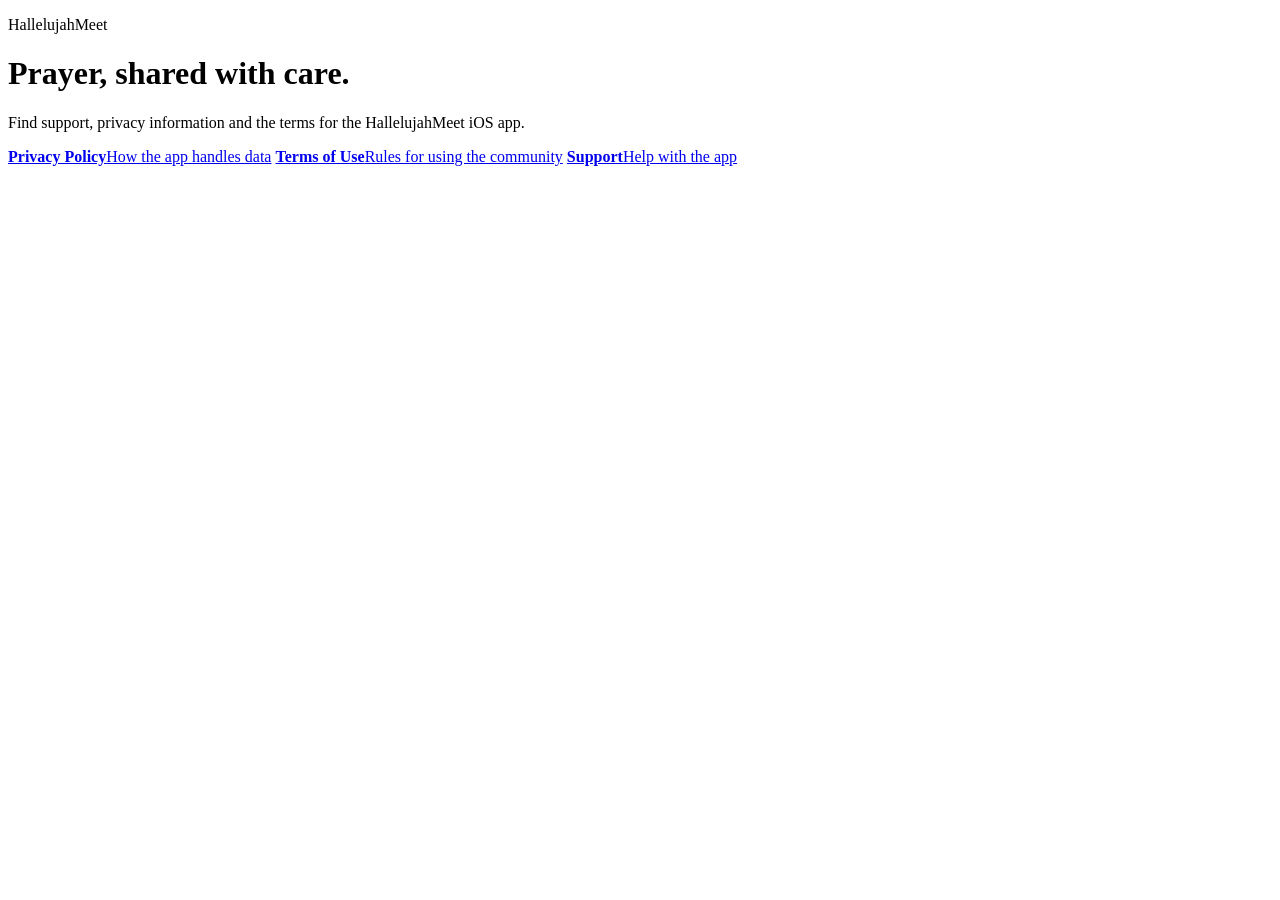
==== index.html @ b68ce733 "Create index.html" ====
<!doctype html>
<html lang="en">
<head>
  <meta charset="utf-8">
  <meta name="viewport" content="width=device-width, initial-scale=1">
  <title>HallelujahMeet – Support and Privacy</title>
  <meta name="description" content="Support and privacy information for the HallelujahMeet app.">
  <link rel="stylesheet" href="style.css">
</head>
<body>
  <main>
    <p class="eyebrow">HallelujahMeet</p>
    <h1>Prayer, shared with care.</h1>
    <p>Find support, privacy information and the terms for the HallelujahMeet iOS app.</p>
    <nav aria-label="Legal and support">
      <a class="card" href="privacy.html"><strong>Privacy Policy</strong><span>How the app handles data</span></a>
      <a class="card" href="terms.html"><strong>Terms of Use</strong><span>Rules for using the community</span></a>
      <a class="card" href="support.html"><strong>Support</strong><span>Help with the app</span></a>
    </nav>
  </main>
</body>
</html>
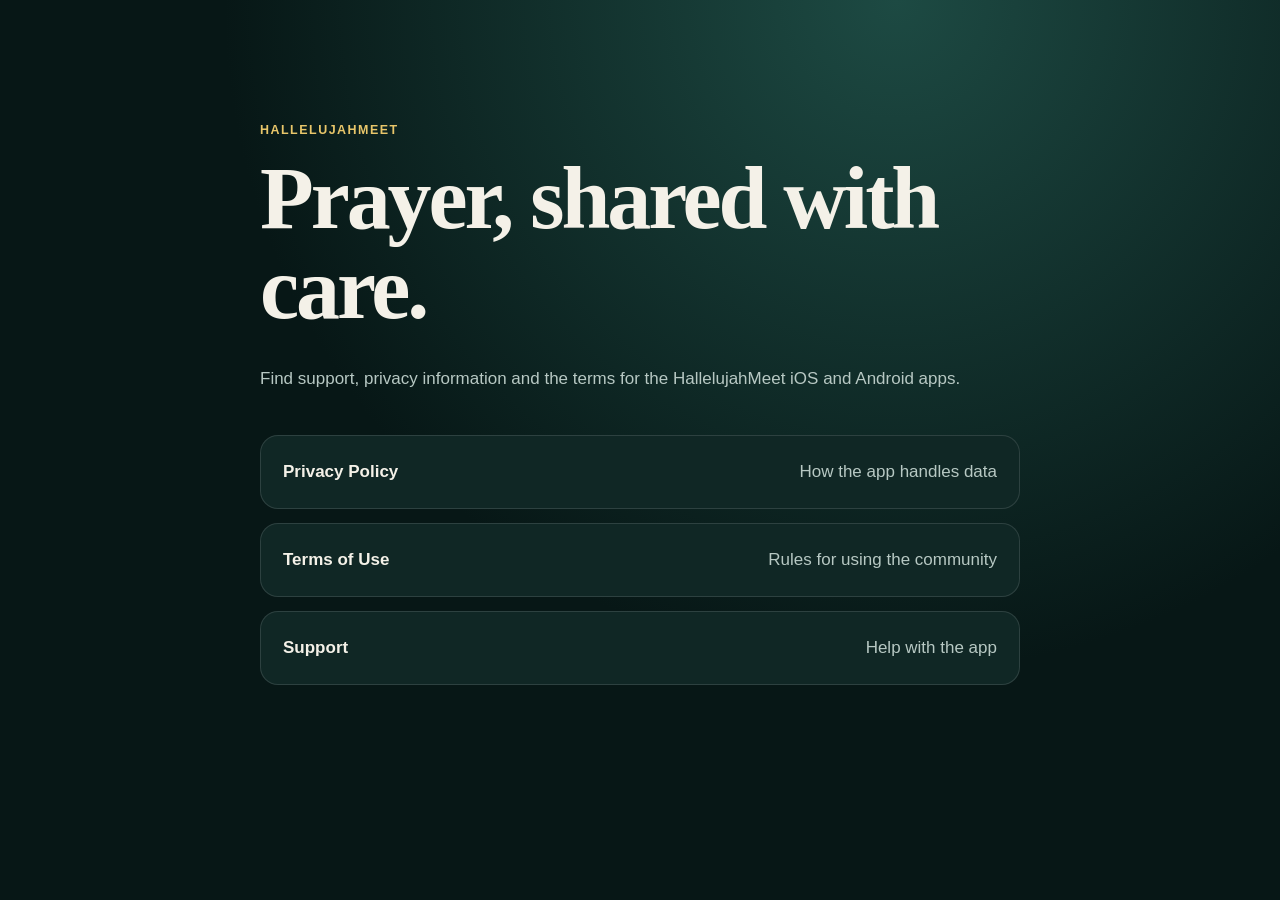
==== commit ae2307c2: "Mention Android on legal homepage" ====
--- a/index.html
+++ b/index.html
@@ -11,7 +11,7 @@
   <main>
     <p class="eyebrow">HallelujahMeet</p>
     <h1>Prayer, shared with care.</h1>
-    <p>Find support, privacy information and the terms for the HallelujahMeet iOS app.</p>
+    <p>Find support, privacy information and the terms for the HallelujahMeet iOS and Android apps.</p>
     <nav aria-label="Legal and support">
       <a class="card" href="privacy.html"><strong>Privacy Policy</strong><span>How the app handles data</span></a>
       <a class="card" href="terms.html"><strong>Terms of Use</strong><span>Rules for using the community</span></a>
--- a/style.css
+++ b/style.css
@@ -0,0 +1,32 @@
+:root {
+  color-scheme: dark;
+  --bg: #071716;
+  --panel: #102725;
+  --text: #f4f1e8;
+  --muted: #b7c8c3;
+  --accent: #e8c66a;
+  --line: rgba(255,255,255,.12);
+}
+* { box-sizing: border-box; }
+body {
+  margin: 0;
+  min-height: 100vh;
+  font: 17px/1.65 ui-sans-serif, -apple-system, BlinkMacSystemFont, "Segoe UI", sans-serif;
+  color: var(--text);
+  background: radial-gradient(circle at 70% 0%, #1d4a43 0, var(--bg) 42rem);
+}
+main { width: min(760px, calc(100% - 40px)); margin: 0 auto; padding: 12vh 0 10vh; }
+.document { padding-top: 54px; }
+h1 { max-width: 680px; margin: .15em 0 .35em; font: 700 clamp(2.4rem, 9vw, 5.5rem)/1.02 ui-serif, Georgia, serif; letter-spacing: -.035em; }
+.document h1 { font-size: clamp(2.3rem, 7vw, 4.4rem); }
+h2 { margin: 2.1em 0 .35em; font: 650 1.35rem/1.25 ui-serif, Georgia, serif; }
+p { color: var(--muted); }
+a { color: var(--accent); }
+.eyebrow, .updated { color: var(--accent); text-transform: uppercase; letter-spacing: .12em; font-size: .78rem; font-weight: 700; }
+nav { display: grid; gap: 14px; margin-top: 42px; }
+.card { display: flex; justify-content: space-between; gap: 20px; padding: 22px; border: 1px solid var(--line); border-radius: 18px; background: var(--panel); text-decoration: none; }
+.card strong { color: var(--text); }
+.card span { color: var(--muted); text-align: right; }
+.back { text-decoration: none; }
+code { color: var(--text); }
+@media (max-width: 520px) { .card { flex-direction: column; } .card span { text-align: left; } }
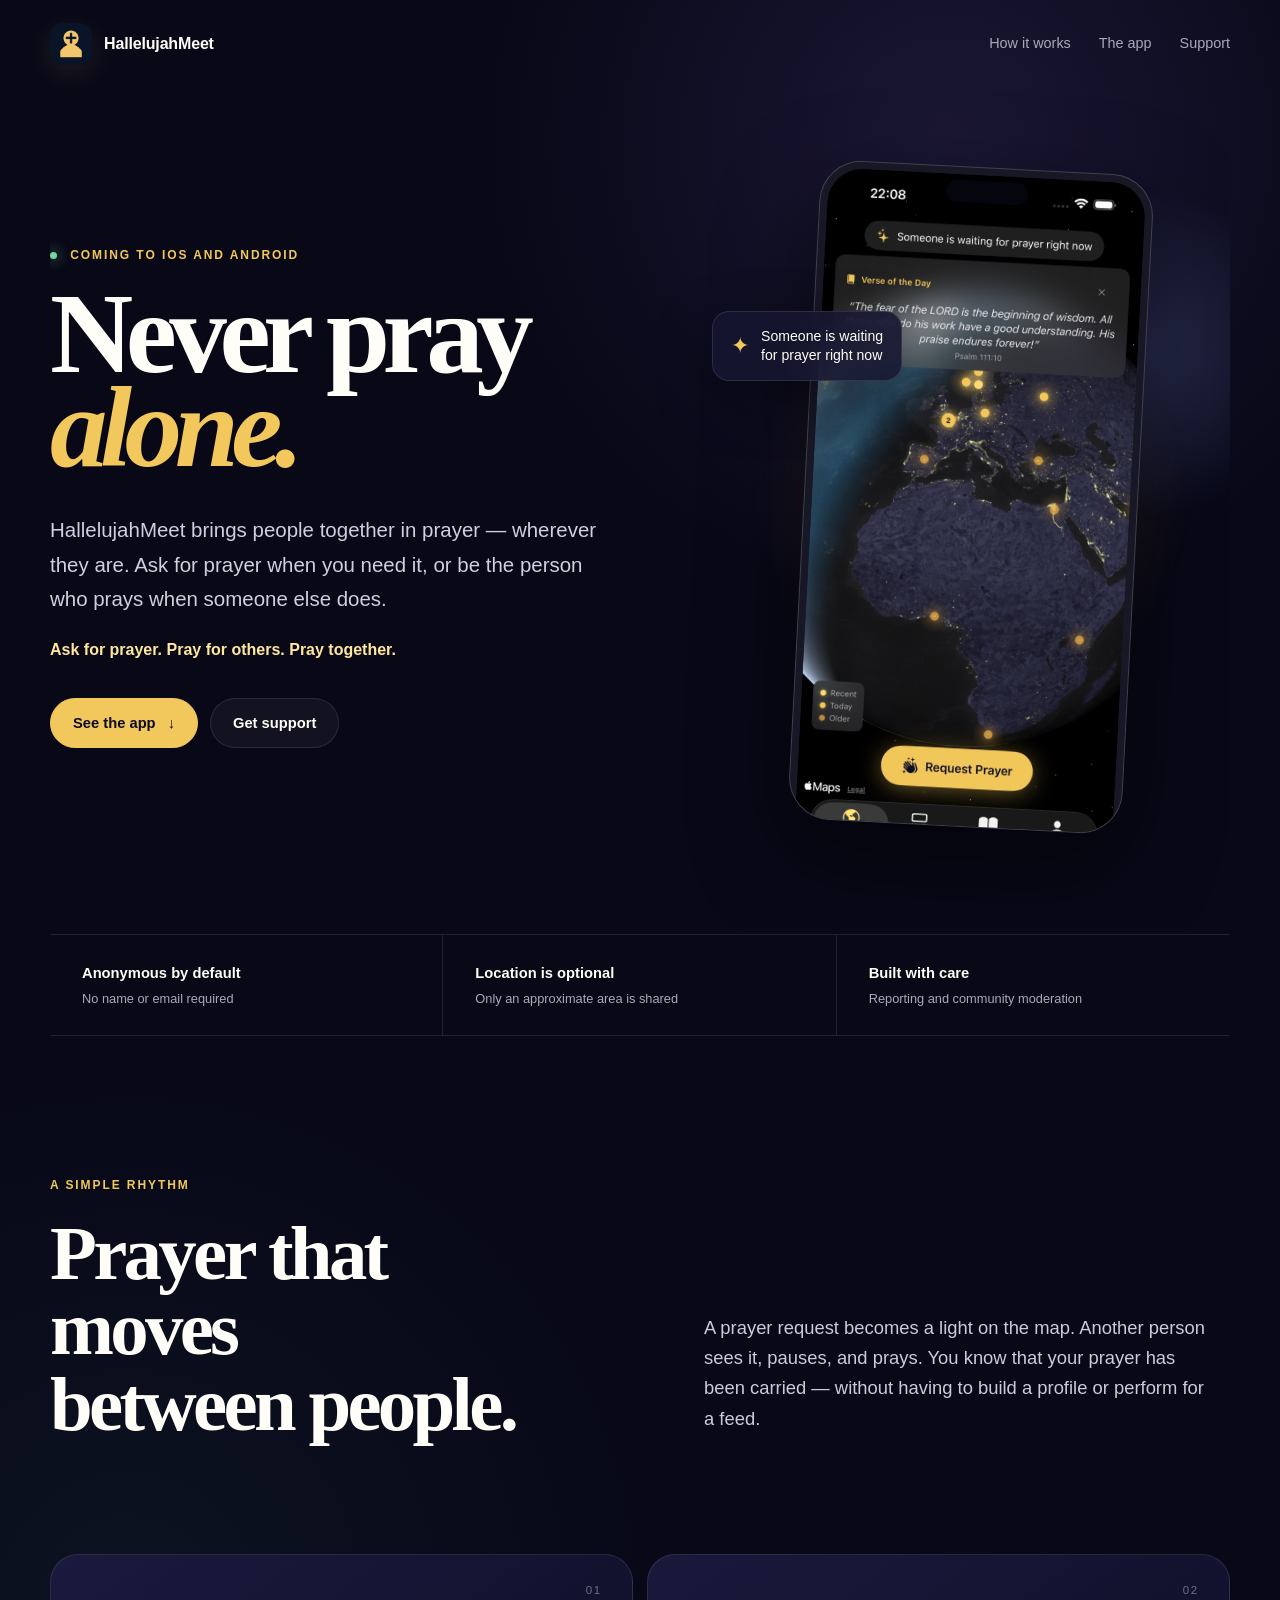
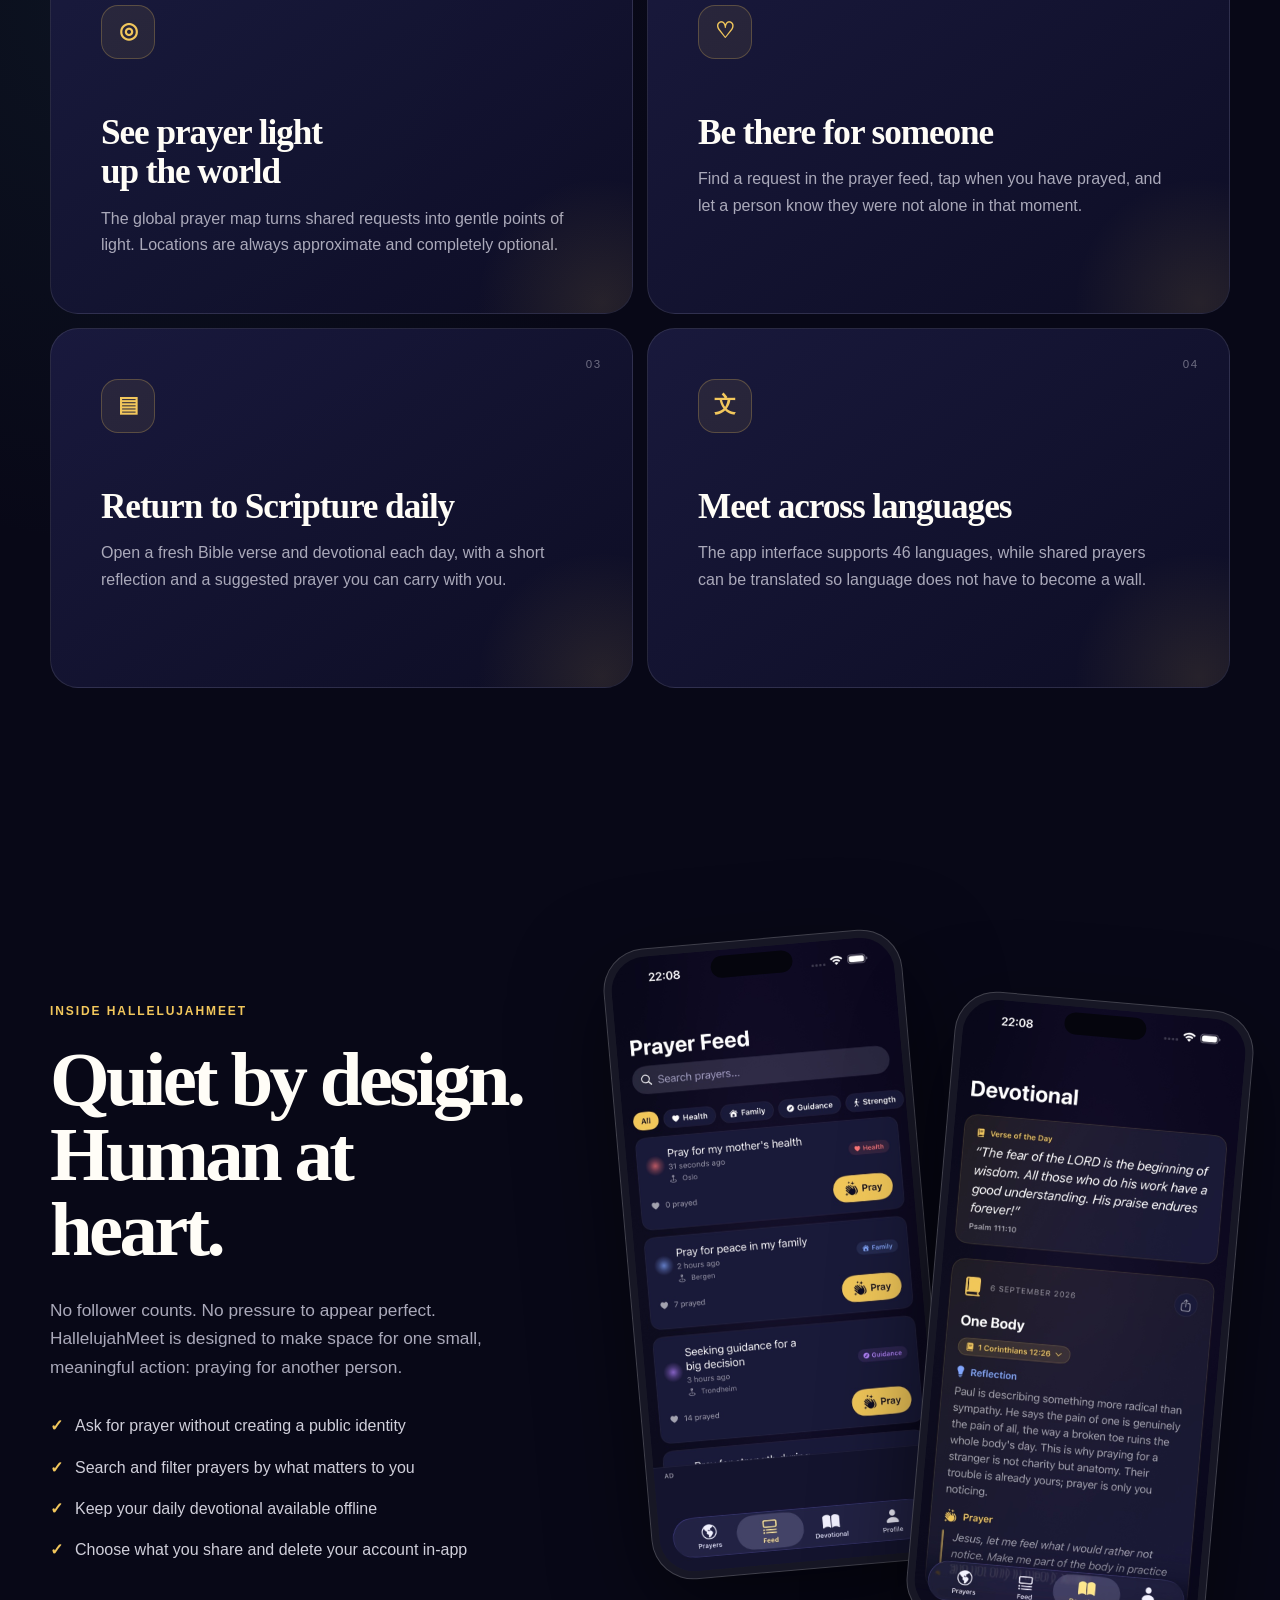
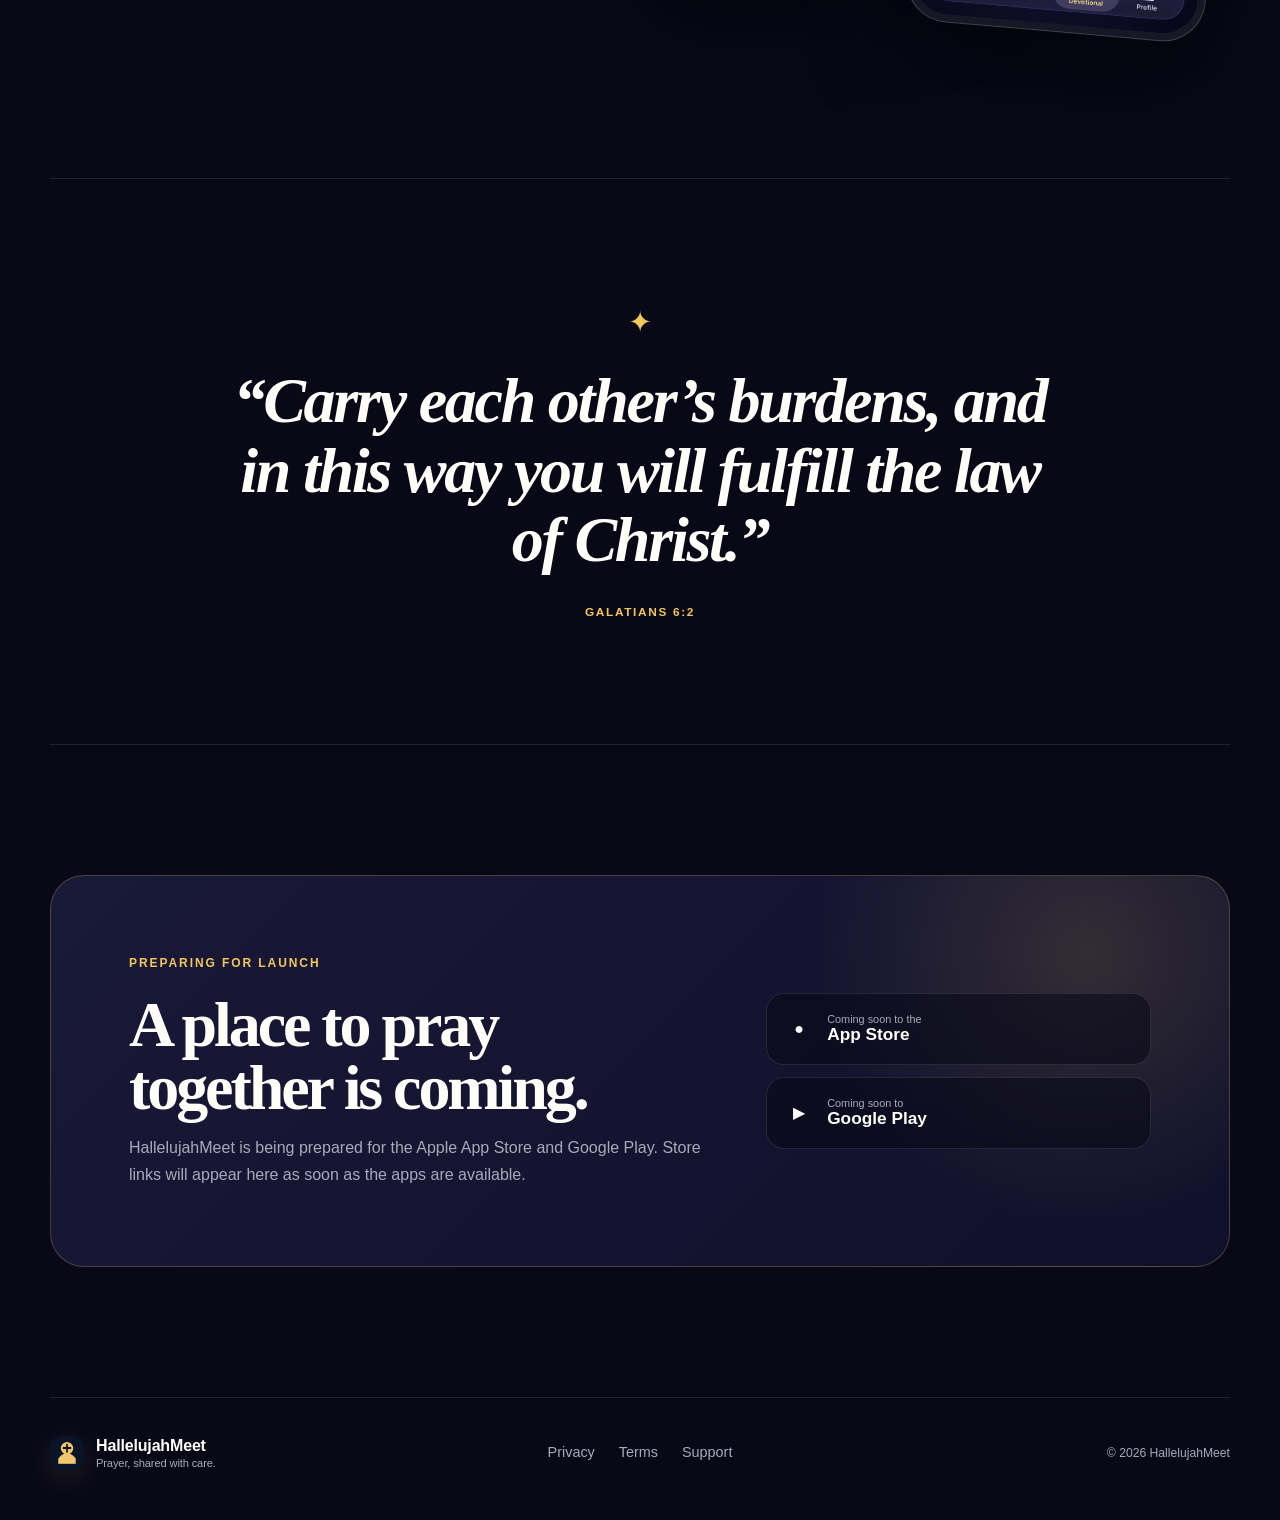
==== commit 50105360: "Launch the HallelujahMeet app website" ====
--- a/index.html
+++ b/index.html
@@ -3,20 +3,158 @@
 <head>
   <meta charset="utf-8">
   <meta name="viewport" content="width=device-width, initial-scale=1">
-  <title>HallelujahMeet – Support and Privacy</title>
-  <meta name="description" content="Support and privacy information for the HallelujahMeet app.">
+  <meta name="theme-color" content="#0d0d26">
+  <meta name="description" content="HallelujahMeet connects people in prayer. Ask for prayer, pray for others around the world, and find a new devotional and Bible verse each day.">
+  <meta property="og:title" content="HallelujahMeet — Never pray alone">
+  <meta property="og:description" content="A quiet global community for shared prayer, daily Scripture and devotionals.">
+  <meta property="og:type" content="website">
+  <meta property="og:url" content="https://mortenthodegaard-ops.github.io/hallelujahmeet-legal/">
+  <meta property="og:image" content="https://mortenthodegaard-ops.github.io/hallelujahmeet-legal/assets/social-preview.png">
+  <meta property="og:image:width" content="1024">
+  <meta property="og:image:height" content="500">
+  <meta name="twitter:card" content="summary_large_image">
+  <title>HallelujahMeet — Never pray alone</title>
+  <link rel="canonical" href="https://mortenthodegaard-ops.github.io/hallelujahmeet-legal/">
+  <link rel="icon" href="assets/app-icon.png">
   <link rel="stylesheet" href="style.css">
 </head>
 <body>
-  <main>
-    <p class="eyebrow">HallelujahMeet</p>
-    <h1>Prayer, shared with care.</h1>
-    <p>Find support, privacy information and the terms for the HallelujahMeet iOS and Android apps.</p>
+  <a class="skip-link" href="#main">Skip to content</a>
+
+  <header class="site-header">
+    <a class="brand" href="#top" aria-label="HallelujahMeet home">
+      <img src="assets/app-icon.png" alt="" width="42" height="42">
+      <span>HallelujahMeet</span>
+    </a>
+    <nav class="header-nav" aria-label="Main navigation">
+      <a href="#how-it-works">How it works</a>
+      <a href="#inside-the-app">The app</a>
+      <a href="support.html">Support</a>
+    </nav>
+  </header>
+
+  <main id="main">
+    <section class="hero" id="top">
+      <div class="hero-copy">
+        <p class="eyebrow"><span class="status-dot"></span> Coming to iOS and Android</p>
+        <h1>Never pray<br><em>alone.</em></h1>
+        <p class="hero-lead">HallelujahMeet brings people together in prayer — wherever they are. Ask for prayer when you need it, or be the person who prays when someone else does.</p>
+        <p class="hero-rhythm">Ask for prayer. Pray for others. Pray together.</p>
+        <div class="hero-actions">
+          <a class="button button-primary" href="#inside-the-app">See the app <span aria-hidden="true">↓</span></a>
+          <a class="button button-secondary" href="support.html">Get support</a>
+        </div>
+      </div>
+
+      <div class="hero-visual" aria-label="Preview of the HallelujahMeet prayer map">
+        <div class="orb orb-one"></div>
+        <div class="orb orb-two"></div>
+        <div class="phone phone-hero">
+          <img src="assets/prayer-map.jpg" alt="HallelujahMeet prayer map showing prayer lights around the world" width="720" height="1564" decoding="async" fetchpriority="high">
+        </div>
+        <div class="floating-note">
+          <span class="spark" aria-hidden="true">✦</span>
+          <span>Someone is waiting<br>for prayer right now</span>
+        </div>
+      </div>
+    </section>
+
+    <section class="principles" aria-label="What matters in HallelujahMeet">
+      <div><strong>Anonymous by default</strong><span>No name or email required</span></div>
+      <div><strong>Location is optional</strong><span>Only an approximate area is shared</span></div>
+      <div><strong>Built with care</strong><span>Reporting and community moderation</span></div>
+    </section>
+
+    <section class="section intro" id="how-it-works">
+      <div class="section-heading">
+        <p class="eyebrow">A simple rhythm</p>
+        <h2>Prayer that moves<br>between people.</h2>
+      </div>
+      <div class="intro-copy">
+        <p>A prayer request becomes a light on the map. Another person sees it, pauses, and prays. You know that your prayer has been carried — without having to build a profile or perform for a feed.</p>
+      </div>
+    </section>
+
+    <section class="feature-grid" aria-label="App features">
+      <article class="feature-card">
+        <span class="feature-number">01</span>
+        <div class="feature-icon" aria-hidden="true">◎</div>
+        <h3>See prayer light up the world</h3>
+        <p>The global prayer map turns shared requests into gentle points of light. Locations are always approximate and completely optional.</p>
+      </article>
+      <article class="feature-card">
+        <span class="feature-number">02</span>
+        <div class="feature-icon" aria-hidden="true">♡</div>
+        <h3>Be there for someone</h3>
+        <p>Find a request in the prayer feed, tap when you have prayed, and let a person know they were not alone in that moment.</p>
+      </article>
+      <article class="feature-card">
+        <span class="feature-number">03</span>
+        <div class="feature-icon" aria-hidden="true">▤</div>
+        <h3>Return to Scripture daily</h3>
+        <p>Open a fresh Bible verse and devotional each day, with a short reflection and a suggested prayer you can carry with you.</p>
+      </article>
+      <article class="feature-card">
+        <span class="feature-number">04</span>
+        <div class="feature-icon" aria-hidden="true">文</div>
+        <h3>Meet across languages</h3>
+        <p>The app interface supports 46 languages, while shared prayers can be translated so language does not have to become a wall.</p>
+      </article>
+    </section>
+
+    <section class="section app-showcase" id="inside-the-app">
+      <div class="showcase-copy">
+        <p class="eyebrow">Inside HallelujahMeet</p>
+        <h2>Quiet by design.<br>Human at heart.</h2>
+        <p>No follower counts. No pressure to appear perfect. HallelujahMeet is designed to make space for one small, meaningful action: praying for another person.</p>
+        <ul class="check-list">
+          <li><span>✓</span> Ask for prayer without creating a public identity</li>
+          <li><span>✓</span> Search and filter prayers by what matters to you</li>
+          <li><span>✓</span> Keep your daily devotional available offline</li>
+          <li><span>✓</span> Choose what you share and delete your account in-app</li>
+        </ul>
+      </div>
+
+      <div class="phones" aria-label="Screenshots from HallelujahMeet">
+        <figure class="phone phone-left">
+          <img src="assets/prayer-feed.jpg" alt="Prayer feed with requests from people who need prayer" loading="lazy" width="720" height="1564" decoding="async">
+        </figure>
+        <figure class="phone phone-right">
+          <img src="assets/daily-devotional.jpg" alt="Daily devotional with Scripture, reflection and prayer" loading="lazy" width="720" height="1564" decoding="async">
+        </figure>
+      </div>
+    </section>
+
+    <section class="promise">
+      <div class="promise-mark" aria-hidden="true">✦</div>
+      <blockquote>“Carry each other’s burdens, and in this way you will fulfill the law of Christ.”</blockquote>
+      <cite>Galatians 6:2</cite>
+    </section>
+
+    <section class="launch-card">
+      <div>
+        <p class="eyebrow">Preparing for launch</p>
+        <h2>A place to pray together is coming.</h2>
+        <p>HallelujahMeet is being prepared for the Apple App Store and Google Play. Store links will appear here as soon as the apps are available.</p>
+      </div>
+      <div class="store-status" aria-label="Launch platforms">
+        <div class="store-pill"><span aria-hidden="true">●</span><div><small>Coming soon to the</small><strong>App Store</strong></div></div>
+        <div class="store-pill"><span aria-hidden="true">▶</span><div><small>Coming soon to</small><strong>Google Play</strong></div></div>
+      </div>
+    </section>
+  </main>
+
+  <footer class="site-footer">
+    <div class="footer-brand">
+      <img src="assets/app-icon.png" alt="" width="34" height="34">
+      <span><strong>HallelujahMeet</strong><small>Prayer, shared with care.</small></span>
+    </div>
     <nav aria-label="Legal and support">
-      <a class="card" href="privacy.html"><strong>Privacy Policy</strong><span>How the app handles data</span></a>
-      <a class="card" href="terms.html"><strong>Terms of Use</strong><span>Rules for using the community</span></a>
-      <a class="card" href="support.html"><strong>Support</strong><span>Help with the app</span></a>
+      <a href="privacy.html">Privacy</a>
+      <a href="terms.html">Terms</a>
+      <a href="support.html">Support</a>
     </nav>
-  </main>
+    <p>© 2026 HallelujahMeet</p>
+  </footer>
 </body>
 </html>
--- a/style.css
+++ b/style.css
@@ -1,32 +1,528 @@
 :root {
   color-scheme: dark;
-  --bg: #071716;
-  --panel: #102725;
-  --text: #f4f1e8;
-  --muted: #b7c8c3;
-  --accent: #e8c66a;
-  --line: rgba(255,255,255,.12);
-}
+  --bg: #080817;
+  --bg-soft: #0d0d26;
+  --panel: #141431;
+  --panel-light: #1a1a3e;
+  --text: #fffdf7;
+  --muted: #aaa9ba;
+  --gold: #f2c75c;
+  --gold-soft: #ffe7a0;
+  --blue: #8da6ff;
+  --green: #74d69a;
+  --line: rgba(255, 255, 255, .1);
+  --serif: Georgia, "Times New Roman", serif;
+  --sans: Inter, ui-sans-serif, -apple-system, BlinkMacSystemFont, "Segoe UI", sans-serif;
+}
+
 * { box-sizing: border-box; }
+html { scroll-behavior: smooth; }
 body {
   margin: 0;
-  min-height: 100vh;
-  font: 17px/1.65 ui-sans-serif, -apple-system, BlinkMacSystemFont, "Segoe UI", sans-serif;
+  min-width: 320px;
+  overflow-x: clip;
   color: var(--text);
-  background: radial-gradient(circle at 70% 0%, #1d4a43 0, var(--bg) 42rem);
-}
-main { width: min(760px, calc(100% - 40px)); margin: 0 auto; padding: 12vh 0 10vh; }
-.document { padding-top: 54px; }
-h1 { max-width: 680px; margin: .15em 0 .35em; font: 700 clamp(2.4rem, 9vw, 5.5rem)/1.02 ui-serif, Georgia, serif; letter-spacing: -.035em; }
-.document h1 { font-size: clamp(2.3rem, 7vw, 4.4rem); }
-h2 { margin: 2.1em 0 .35em; font: 650 1.35rem/1.25 ui-serif, Georgia, serif; }
+  background:
+    radial-gradient(circle at 74% 3%, rgba(82, 67, 138, .25), transparent 29rem),
+    radial-gradient(circle at 10% 34%, rgba(42, 94, 100, .13), transparent 34rem),
+    var(--bg);
+  font: 16px/1.65 var(--sans);
+  -webkit-font-smoothing: antialiased;
+}
+
+img { max-width: 100%; }
+a { color: inherit; }
 p { color: var(--muted); }
-a { color: var(--accent); }
-.eyebrow, .updated { color: var(--accent); text-transform: uppercase; letter-spacing: .12em; font-size: .78rem; font-weight: 700; }
-nav { display: grid; gap: 14px; margin-top: 42px; }
-.card { display: flex; justify-content: space-between; gap: 20px; padding: 22px; border: 1px solid var(--line); border-radius: 18px; background: var(--panel); text-decoration: none; }
-.card strong { color: var(--text); }
-.card span { color: var(--muted); text-align: right; }
-.back { text-decoration: none; }
-code { color: var(--text); }
-@media (max-width: 520px) { .card { flex-direction: column; } .card span { text-align: left; } }
+
+.skip-link {
+  position: fixed;
+  z-index: 100;
+  top: 10px;
+  left: 10px;
+  padding: 10px 14px;
+  color: var(--bg);
+  background: var(--gold);
+  border-radius: 10px;
+  transform: translateY(-150%);
+}
+.skip-link:focus { transform: translateY(0); }
+
+.site-header {
+  width: min(1180px, calc(100% - 40px));
+  height: 88px;
+  margin: 0 auto;
+  display: flex;
+  align-items: center;
+  justify-content: space-between;
+}
+.brand,
+.footer-brand {
+  display: inline-flex;
+  align-items: center;
+  gap: 12px;
+  text-decoration: none;
+  font-weight: 760;
+  letter-spacing: -.01em;
+}
+.brand img,
+.footer-brand img {
+  border-radius: 12px;
+  box-shadow: 0 8px 30px rgba(242, 199, 92, .12);
+}
+.header-nav {
+  display: flex;
+  align-items: center;
+  gap: 28px;
+}
+.header-nav a,
+.site-footer nav a {
+  color: var(--muted);
+  text-decoration: none;
+  font-size: .9rem;
+  transition: color .2s ease;
+}
+.header-nav a:hover,
+.site-footer nav a:hover { color: var(--text); }
+
+main:not(.document) {
+  width: min(1180px, calc(100% - 40px));
+  margin: 0 auto;
+}
+
+.hero {
+  min-height: min(840px, calc(100vh - 88px));
+  display: grid;
+  grid-template-columns: minmax(0, 1.05fr) minmax(360px, .95fr);
+  gap: clamp(42px, 7vw, 110px);
+  align-items: center;
+  padding: 64px 0 92px;
+  overflow: hidden;
+}
+.hero-copy { position: relative; z-index: 2; }
+.eyebrow,
+.updated {
+  margin: 0 0 20px;
+  color: var(--gold);
+  text-transform: uppercase;
+  letter-spacing: .16em;
+  font-size: .75rem;
+  font-weight: 800;
+}
+.status-dot {
+  display: inline-block;
+  width: 7px;
+  height: 7px;
+  margin-right: 8px;
+  border-radius: 50%;
+  background: var(--green);
+  box-shadow: 0 0 14px var(--green);
+}
+h1,
+h2,
+h3 { text-wrap: balance; }
+h1 {
+  margin: 0;
+  font: 700 clamp(4.4rem, 9vw, 8rem)/.82 var(--serif);
+  letter-spacing: -.065em;
+}
+h1 em {
+  color: var(--gold);
+  font-weight: inherit;
+}
+.hero-lead {
+  max-width: 620px;
+  margin: 38px 0 0;
+  color: #d0cfda;
+  font-size: clamp(1.05rem, 2vw, 1.28rem);
+  line-height: 1.7;
+}
+.hero-rhythm {
+  margin: 20px 0 0;
+  color: var(--gold-soft);
+  font-weight: 700;
+}
+.hero-actions {
+  display: flex;
+  flex-wrap: wrap;
+  gap: 12px;
+  margin-top: 34px;
+}
+.button {
+  min-height: 50px;
+  display: inline-flex;
+  align-items: center;
+  justify-content: center;
+  gap: 12px;
+  padding: 12px 22px;
+  border: 1px solid var(--line);
+  border-radius: 999px;
+  text-decoration: none;
+  font-size: .92rem;
+  font-weight: 760;
+  transition: transform .2s ease, background .2s ease, border-color .2s ease;
+}
+.button:hover { transform: translateY(-2px); }
+.button-primary {
+  color: #0b0b1d;
+  background: var(--gold);
+  border-color: var(--gold);
+}
+.button-secondary { background: rgba(255, 255, 255, .045); }
+
+.hero-visual {
+  position: relative;
+  height: 690px;
+  display: grid;
+  place-items: center;
+}
+.orb {
+  position: absolute;
+  border-radius: 50%;
+  filter: blur(2px);
+  pointer-events: none;
+}
+.orb-one {
+  width: 460px;
+  height: 460px;
+  background: radial-gradient(circle, rgba(242, 199, 92, .18), transparent 68%);
+  animation: breathe 6s ease-in-out infinite;
+}
+.orb-two {
+  top: 3%;
+  right: -18%;
+  width: 360px;
+  height: 360px;
+  background: radial-gradient(circle, rgba(141, 166, 255, .2), transparent 66%);
+}
+.phone {
+  position: relative;
+  overflow: hidden;
+  margin: 0;
+  padding: 7px;
+  border: 1px solid rgba(255, 255, 255, .18);
+  border-radius: 42px;
+  background: #171725;
+  box-shadow: 0 32px 90px rgba(0, 0, 0, .52);
+}
+.phone::before {
+  content: "";
+  position: absolute;
+  z-index: 2;
+  top: 13px;
+  left: 50%;
+  width: 82px;
+  height: 22px;
+  border-radius: 999px;
+  background: #05050d;
+  transform: translateX(-50%);
+}
+.phone img {
+  display: block;
+  width: 100%;
+  height: auto;
+  border-radius: 35px;
+}
+.phone-hero {
+  width: 334px;
+  max-height: 660px;
+  transform: rotate(3deg);
+}
+.floating-note {
+  position: absolute;
+  z-index: 3;
+  left: 0;
+  top: 23%;
+  display: flex;
+  align-items: center;
+  gap: 12px;
+  padding: 15px 18px;
+  border: 1px solid var(--line);
+  border-radius: 17px;
+  background: rgba(22, 22, 48, .88);
+  box-shadow: 0 18px 55px rgba(0, 0, 0, .4);
+  backdrop-filter: blur(18px);
+  font-size: .88rem;
+  line-height: 1.35;
+}
+.spark { color: var(--gold); font-size: 1.35rem; }
+
+.principles {
+  display: grid;
+  grid-template-columns: repeat(3, 1fr);
+  border-block: 1px solid var(--line);
+}
+.principles div {
+  display: flex;
+  flex-direction: column;
+  gap: 3px;
+  padding: 26px 32px;
+  border-right: 1px solid var(--line);
+}
+.principles div:last-child { border-right: 0; }
+.principles strong { font-size: .92rem; }
+.principles span { color: var(--muted); font-size: .8rem; }
+
+.section { padding: 140px 0 70px; }
+.intro {
+  display: grid;
+  grid-template-columns: 1fr 1fr;
+  gap: clamp(50px, 10vw, 150px);
+  align-items: end;
+}
+h2 {
+  margin: 0;
+  font: 700 clamp(2.8rem, 6vw, 5.3rem)/.98 var(--serif);
+  letter-spacing: -.048em;
+}
+.intro-copy p {
+  max-width: 510px;
+  margin: 0 0 8px;
+  color: #cccbd6;
+  font-size: 1.15rem;
+}
+
+.feature-grid {
+  display: grid;
+  grid-template-columns: repeat(2, 1fr);
+  gap: 14px;
+  padding: 42px 0 110px;
+}
+.feature-card {
+  position: relative;
+  min-height: 360px;
+  padding: clamp(28px, 5vw, 50px);
+  border: 1px solid var(--line);
+  border-radius: 28px;
+  background: linear-gradient(145deg, rgba(27, 27, 64, .92), rgba(14, 14, 38, .92));
+  overflow: hidden;
+}
+.feature-card::after {
+  content: "";
+  position: absolute;
+  right: -100px;
+  bottom: -120px;
+  width: 260px;
+  height: 260px;
+  border-radius: 50%;
+  background: radial-gradient(circle, rgba(242, 199, 92, .11), transparent 68%);
+}
+.feature-number {
+  position: absolute;
+  top: 26px;
+  right: 30px;
+  color: #6e6d82;
+  font-size: .72rem;
+  letter-spacing: .15em;
+}
+.feature-icon {
+  width: 54px;
+  height: 54px;
+  display: grid;
+  place-items: center;
+  margin-bottom: 54px;
+  border: 1px solid rgba(242, 199, 92, .25);
+  border-radius: 17px;
+  color: var(--gold);
+  background: rgba(242, 199, 92, .08);
+  font: 700 1.35rem/1 var(--serif);
+}
+.feature-card h3 {
+  max-width: 390px;
+  margin: 0 0 14px;
+  font: 700 clamp(1.55rem, 3vw, 2.2rem)/1.12 var(--serif);
+  letter-spacing: -.03em;
+}
+.feature-card p { max-width: 470px; margin: 0; }
+
+.app-showcase {
+  display: grid;
+  grid-template-columns: .88fr 1.12fr;
+  gap: clamp(50px, 8vw, 110px);
+  align-items: center;
+  padding-bottom: 150px;
+}
+.showcase-copy > p:not(.eyebrow) {
+  max-width: 500px;
+  margin: 28px 0;
+  font-size: 1.08rem;
+}
+.check-list {
+  display: grid;
+  gap: 15px;
+  margin: 32px 0 0;
+  padding: 0;
+  list-style: none;
+  color: #d0cfda;
+}
+.check-list li { display: flex; gap: 12px; }
+.check-list span { color: var(--gold); font-weight: 800; }
+.phones {
+  min-height: 690px;
+  position: relative;
+}
+.phones .phone { position: absolute; width: min(300px, 50%); }
+.phone-left { left: 0; top: 0; transform: rotate(-5deg); }
+.phone-right { right: 0; top: 62px; transform: rotate(5deg); }
+
+.promise {
+  padding: 120px 20px;
+  text-align: center;
+  border-block: 1px solid var(--line);
+}
+.promise-mark {
+  margin-bottom: 20px;
+  color: var(--gold);
+  font-size: 1.8rem;
+}
+.promise blockquote {
+  max-width: 840px;
+  margin: 0 auto 24px;
+  font: italic 600 clamp(2.2rem, 5vw, 4.25rem)/1.08 var(--serif);
+  letter-spacing: -.035em;
+}
+.promise cite {
+  color: var(--gold);
+  text-transform: uppercase;
+  letter-spacing: .14em;
+  font-size: .74rem;
+  font-style: normal;
+  font-weight: 800;
+}
+
+.launch-card {
+  display: grid;
+  grid-template-columns: 1.2fr .8fr;
+  gap: 60px;
+  align-items: center;
+  margin: 130px 0;
+  padding: clamp(34px, 7vw, 78px);
+  border: 1px solid rgba(242, 199, 92, .24);
+  border-radius: 34px;
+  background:
+    radial-gradient(circle at 88% 20%, rgba(242, 199, 92, .14), transparent 17rem),
+    linear-gradient(135deg, #191938, #10102a);
+}
+.launch-card h2 { font-size: clamp(2.5rem, 5vw, 4.5rem); }
+.launch-card p:not(.eyebrow) { max-width: 670px; margin-bottom: 0; }
+.store-status { display: grid; gap: 12px; }
+.store-pill {
+  display: flex;
+  align-items: center;
+  gap: 16px;
+  min-height: 72px;
+  padding: 13px 20px;
+  border: 1px solid var(--line);
+  border-radius: 18px;
+  background: rgba(8, 8, 23, .55);
+}
+.store-pill > span { width: 24px; color: var(--text); text-align: center; }
+.store-pill div { display: flex; flex-direction: column; line-height: 1.15; }
+.store-pill small { color: var(--muted); font-size: .68rem; }
+.store-pill strong { font-size: 1.08rem; }
+
+.site-footer {
+  width: min(1180px, calc(100% - 40px));
+  margin: 0 auto;
+  padding: 38px 0 50px;
+  border-top: 1px solid var(--line);
+  display: grid;
+  grid-template-columns: 1fr auto 1fr;
+  align-items: center;
+  gap: 30px;
+}
+.footer-brand span { display: flex; flex-direction: column; line-height: 1.25; }
+.footer-brand small { color: var(--muted); font-size: .7rem; font-weight: 400; }
+.site-footer nav { display: flex; gap: 24px; }
+.site-footer > p { margin: 0; text-align: right; font-size: .76rem; }
+
+/* Legal and support pages */
+.document {
+  width: min(780px, calc(100% - 40px));
+  margin: 0 auto;
+  padding: 64px 0 110px;
+}
+.document .back {
+  display: inline-flex;
+  margin-bottom: 52px;
+  color: var(--gold);
+  text-decoration: none;
+  font-size: .88rem;
+  font-weight: 700;
+}
+.document h1 {
+  margin: 0 0 18px;
+  font: 700 clamp(3rem, 8vw, 5.2rem)/.95 var(--serif);
+  letter-spacing: -.05em;
+}
+.document h2 {
+  margin: 2.4em 0 .55em;
+  font: 700 clamp(1.35rem, 3vw, 1.75rem)/1.2 var(--serif);
+  letter-spacing: -.02em;
+}
+.document p { color: #c2c1cc; }
+.document a { color: var(--gold); }
+.document code { color: var(--text); }
+.document .updated { color: var(--gold); }
+
+@keyframes breathe {
+  0%, 100% { opacity: .6; transform: scale(.96); }
+  50% { opacity: 1; transform: scale(1.05); }
+}
+
+@media (max-width: 900px) {
+  .hero {
+    min-height: auto;
+    grid-template-columns: 1fr;
+    padding-top: 72px;
+  }
+  .hero-copy { max-width: 720px; }
+  .hero-visual { height: 680px; }
+  .floating-note { left: calc(50% - 250px); }
+  .app-showcase { grid-template-columns: 1fr; }
+  .showcase-copy { max-width: 700px; }
+  .phones { width: min(650px, 100%); margin: 10px auto 0; }
+  .launch-card { grid-template-columns: 1fr; }
+}
+
+@media (max-width: 660px) {
+  .site-header { height: 74px; }
+  .header-nav a:not(:last-child) { display: none; }
+  main:not(.document) { width: min(100% - 28px, 1180px); }
+  .hero { gap: 26px; padding: 50px 0 72px; }
+  h1 { font-size: clamp(4rem, 21vw, 6rem); }
+  .hero-lead { margin-top: 30px; }
+  .hero-visual { height: 590px; }
+  .phone-hero { width: 282px; max-height: 560px; }
+  .floating-note { left: 0; top: 20%; }
+  .principles { grid-template-columns: 1fr; }
+  .principles div { padding: 20px 8px; border-right: 0; border-bottom: 1px solid var(--line); }
+  .principles div:last-child { border-bottom: 0; }
+  .section { padding-top: 100px; }
+  .intro { grid-template-columns: 1fr; gap: 32px; }
+  .feature-grid { grid-template-columns: 1fr; padding-bottom: 70px; }
+  .feature-card { min-height: 320px; }
+  .app-showcase { padding-bottom: 100px; }
+  .phones { min-height: 580px; }
+  .phones .phone { width: 54%; }
+  .phone-left { left: 6px; transform: rotate(-3deg); }
+  .phone-right { right: 6px; transform: rotate(3deg); }
+  .promise { padding: 86px 4px; }
+  .launch-card { margin: 90px 0; padding: 34px 24px; border-radius: 25px; }
+  .site-footer { grid-template-columns: 1fr; }
+  .site-footer nav { order: 3; }
+  .site-footer > p { text-align: left; }
+}
+
+@media (max-width: 420px) {
+  .hero-actions { display: grid; }
+  .button { width: 100%; }
+  .hero-visual { height: 535px; }
+  .phone-hero { width: 252px; max-height: 505px; }
+  .floating-note { font-size: .77rem; }
+  .phones { min-height: 490px; }
+}
+
+@media (prefers-reduced-motion: reduce) {
+  html { scroll-behavior: auto; }
+  *, *::before, *::after { animation-duration: .01ms !important; animation-iteration-count: 1 !important; transition-duration: .01ms !important; }
+}
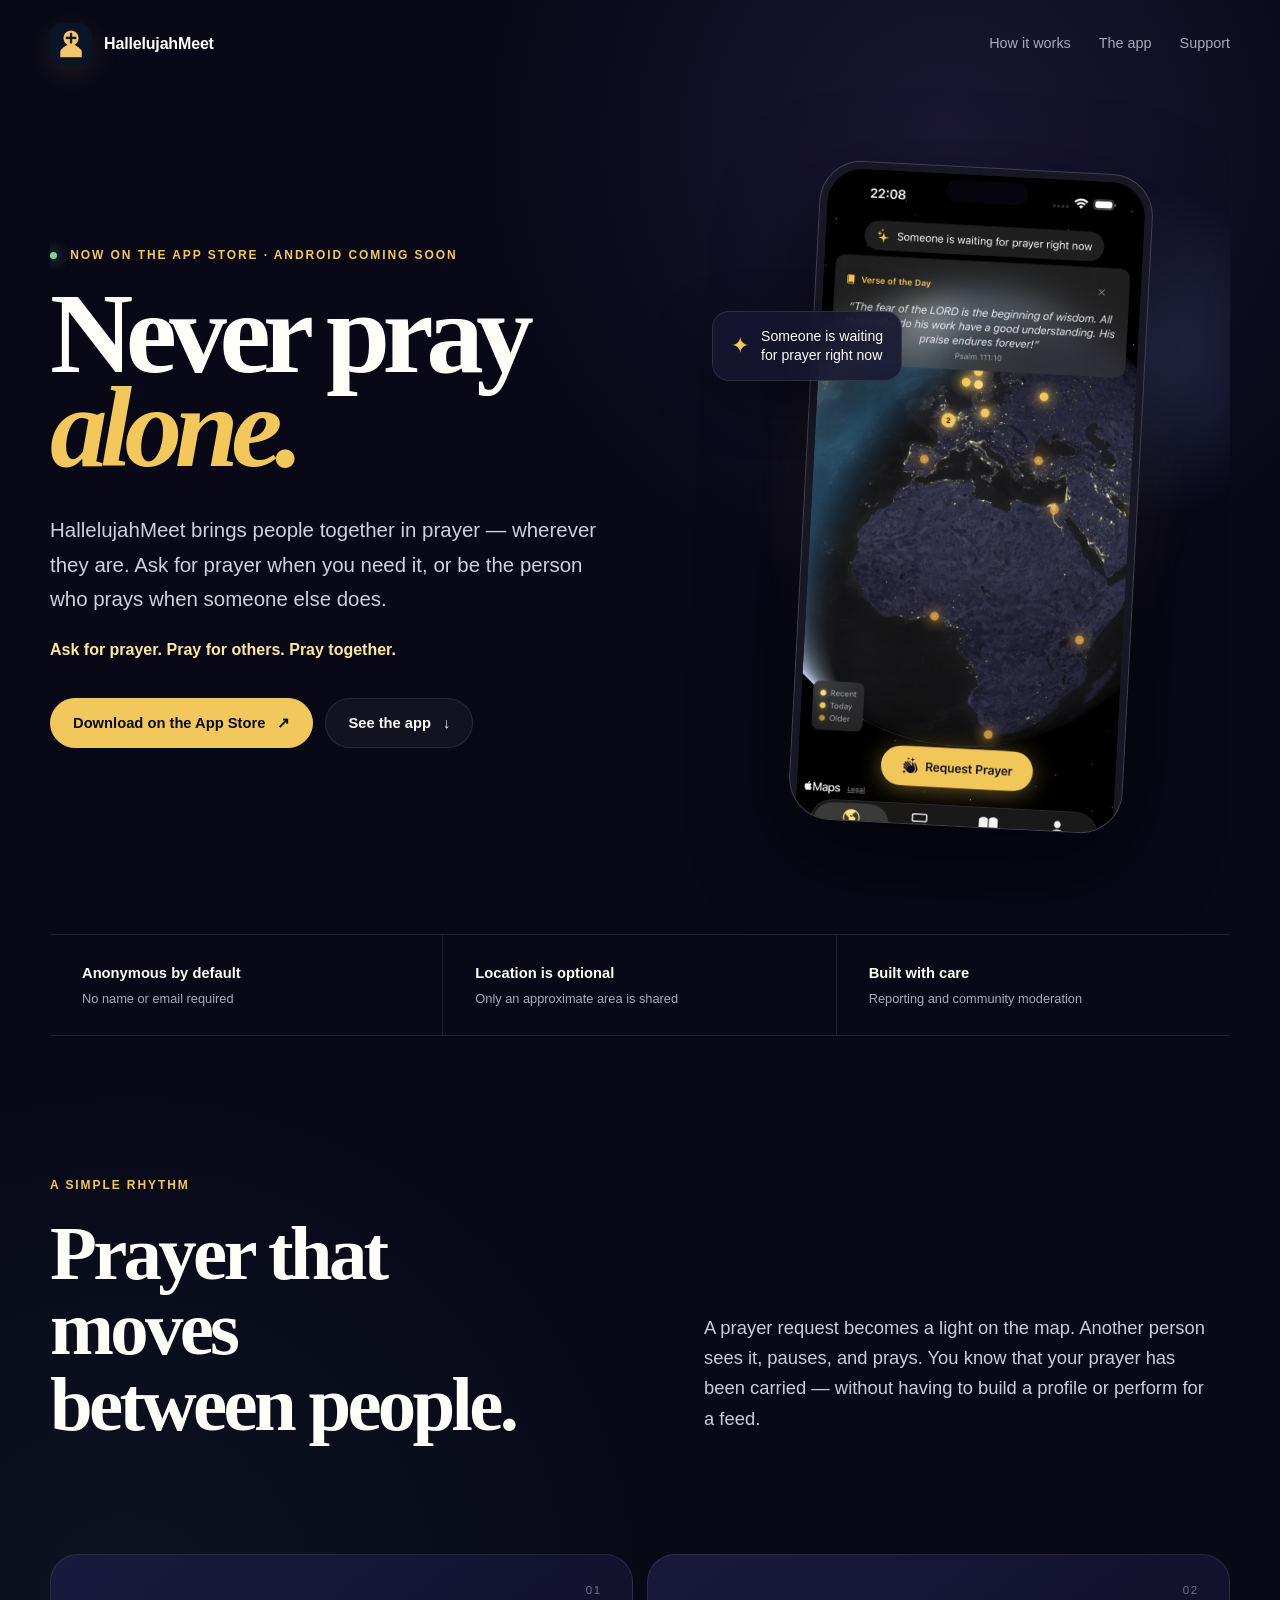
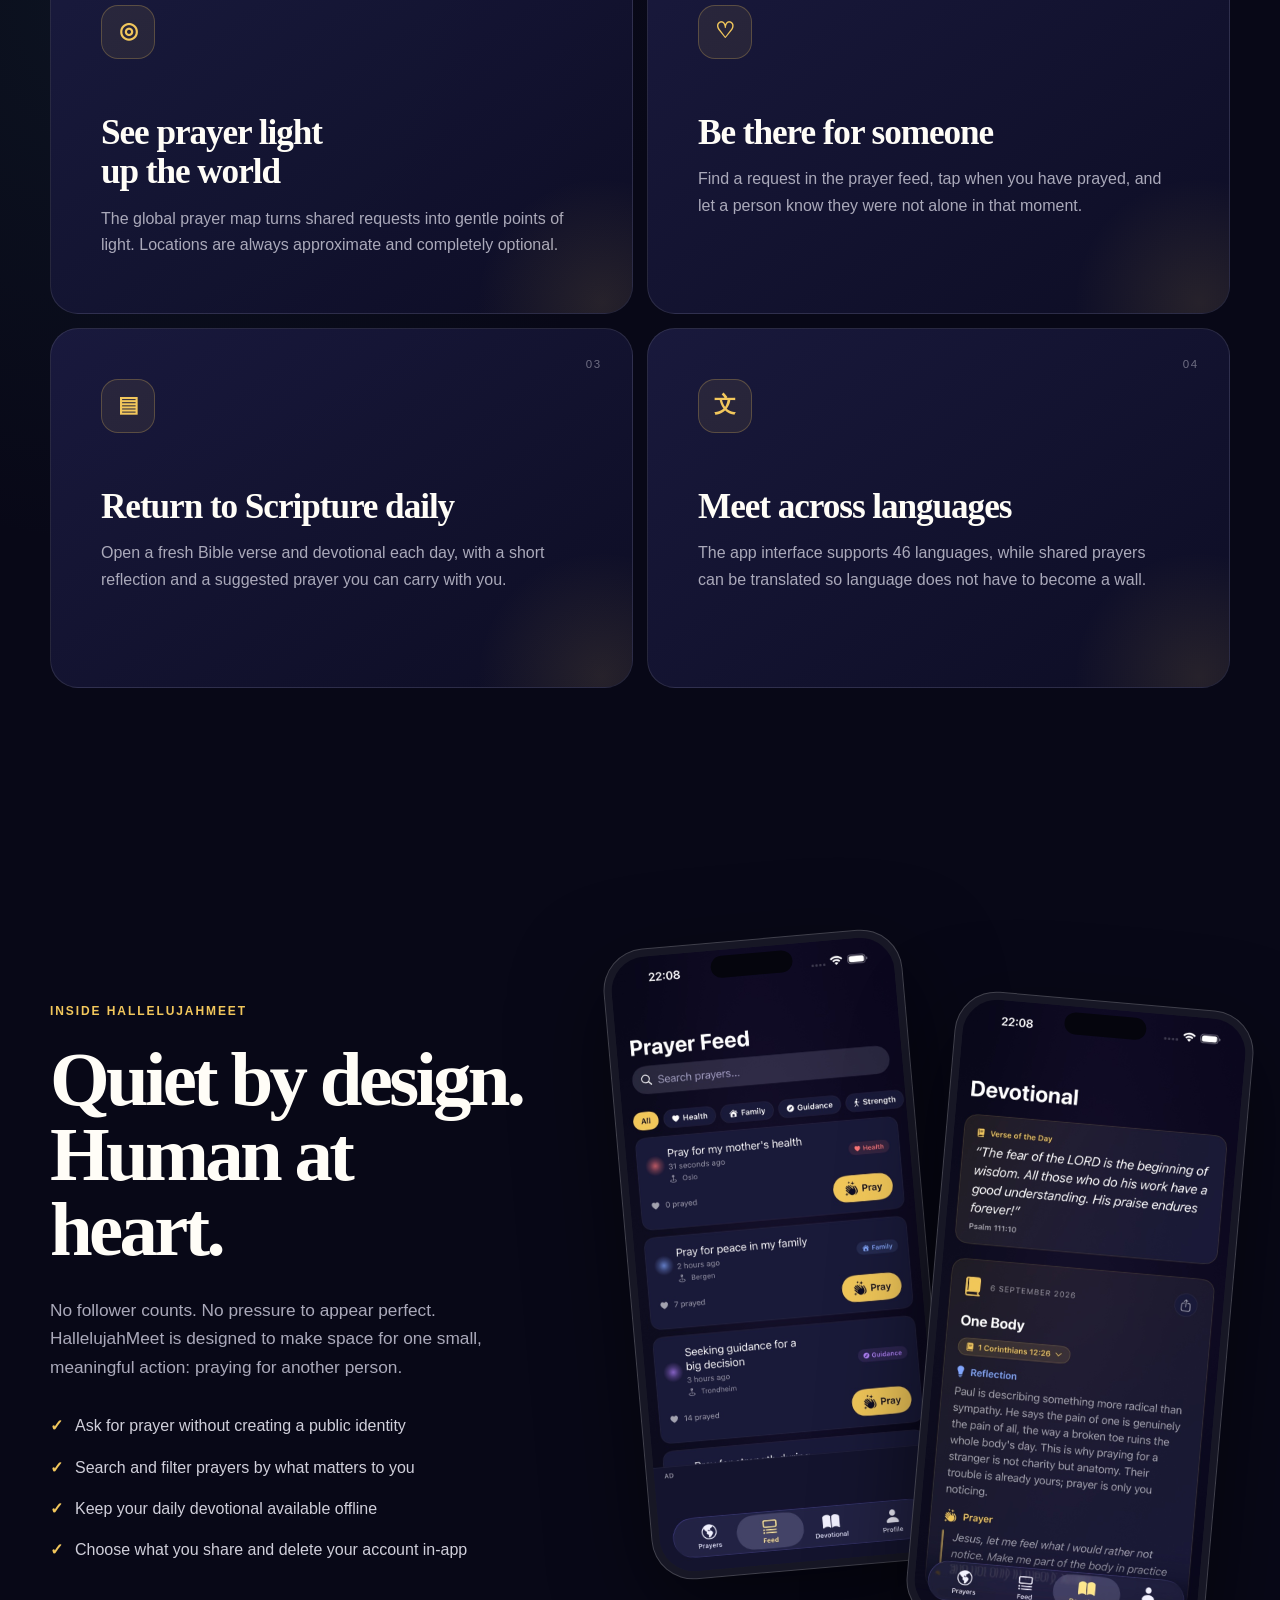
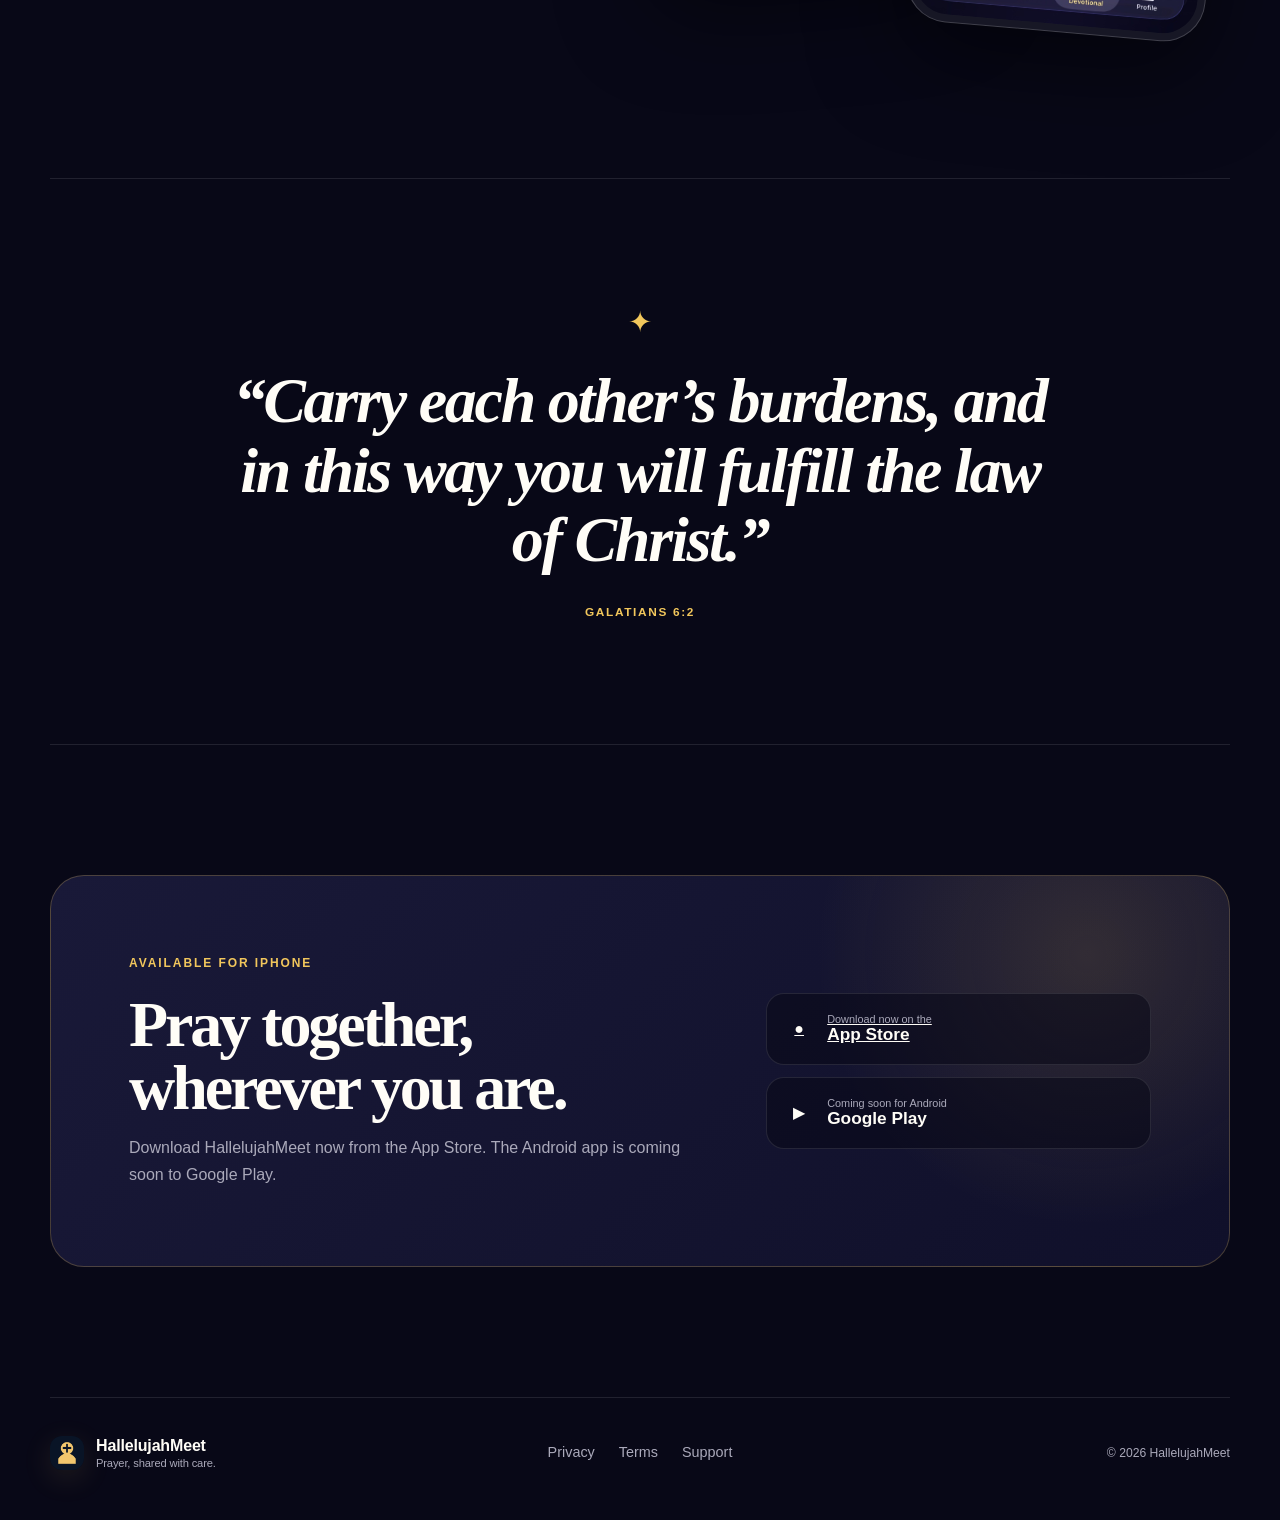
==== commit a06e725e: "Show App Store download and Android coming soon" ====
--- a/index.html
+++ b/index.html
@@ -1,10 +1,9 @@
 <!doctype html>
-<html lang="en">
-<head>
+<html lang="en"><head>
   <meta charset="utf-8">
   <meta name="viewport" content="width=device-width, initial-scale=1">
   <meta name="theme-color" content="#0d0d26">
-  <meta name="description" content="HallelujahMeet connects people in prayer. Ask for prayer, pray for others around the world, and find a new devotional and Bible verse each day.">
+  <meta name="description" content="HallelujahMeet connects people in prayer. Download now on the App Store for iPhone; coming soon to Google Play for Android.">
   <meta property="og:title" content="HallelujahMeet — Never pray alone">
   <meta property="og:description" content="A quiet global community for shared prayer, daily Scripture and devotionals.">
   <meta property="og:type" content="website">
@@ -16,7 +15,7 @@
   <title>HallelujahMeet — Never pray alone</title>
   <link rel="canonical" href="https://mortenthodegaard-ops.github.io/hallelujahmeet-legal/">
   <link rel="icon" href="assets/app-icon.png">
-  <link rel="stylesheet" href="style.css">
+  <link rel="stylesheet" href="style.css?v=20260908">
 </head>
 <body>
   <a class="skip-link" href="#main">Skip to content</a>
@@ -36,13 +35,13 @@
   <main id="main">
     <section class="hero" id="top">
       <div class="hero-copy">
-        <p class="eyebrow"><span class="status-dot"></span> Coming to iOS and Android</p>
+        <p class="eyebrow"><span class="status-dot"></span> Now on the App Store · Android coming soon</p>
         <h1>Never pray<br><em>alone.</em></h1>
         <p class="hero-lead">HallelujahMeet brings people together in prayer — wherever they are. Ask for prayer when you need it, or be the person who prays when someone else does.</p>
         <p class="hero-rhythm">Ask for prayer. Pray for others. Pray together.</p>
         <div class="hero-actions">
-          <a class="button button-primary" href="#inside-the-app">See the app <span aria-hidden="true">↓</span></a>
-          <a class="button button-secondary" href="support.html">Get support</a>
+          <a class="button button-primary" href="https://apps.apple.com/app/id6809221098">Download on the App Store <span aria-hidden="true">↗</span></a>
+          <a class="button button-secondary" href="#inside-the-app">See the app <span aria-hidden="true">↓</span></a>
         </div>
       </div>
 
@@ -133,13 +132,13 @@
 
     <section class="launch-card">
       <div>
-        <p class="eyebrow">Preparing for launch</p>
-        <h2>A place to pray together is coming.</h2>
-        <p>HallelujahMeet is being prepared for the Apple App Store and Google Play. Store links will appear here as soon as the apps are available.</p>
+        <p class="eyebrow">Available for iPhone</p>
+        <h2>Pray together, wherever you are.</h2>
+        <p>Download HallelujahMeet now from the App Store. The Android app is coming soon to Google Play.</p>
       </div>
       <div class="store-status" aria-label="Launch platforms">
-        <div class="store-pill"><span aria-hidden="true">●</span><div><small>Coming soon to the</small><strong>App Store</strong></div></div>
-        <div class="store-pill"><span aria-hidden="true">▶</span><div><small>Coming soon to</small><strong>Google Play</strong></div></div>
+        <a class="store-pill store-pill-link" href="https://apps.apple.com/app/id6809221098" aria-label="Download HallelujahMeet on the App Store"><span aria-hidden="true">●</span><div><small>Download now on the</small><strong>App Store</strong></div></a>
+        <div class="store-pill"><span aria-hidden="true">▶</span><div><small>Coming soon for Android</small><strong>Google Play</strong></div></div>
       </div>
     </section>
   </main>
@@ -156,5 +155,6 @@
     </nav>
     <p>© 2026 HallelujahMeet</p>
   </footer>
-</body>
-</html>
+
+
+</body></html>
